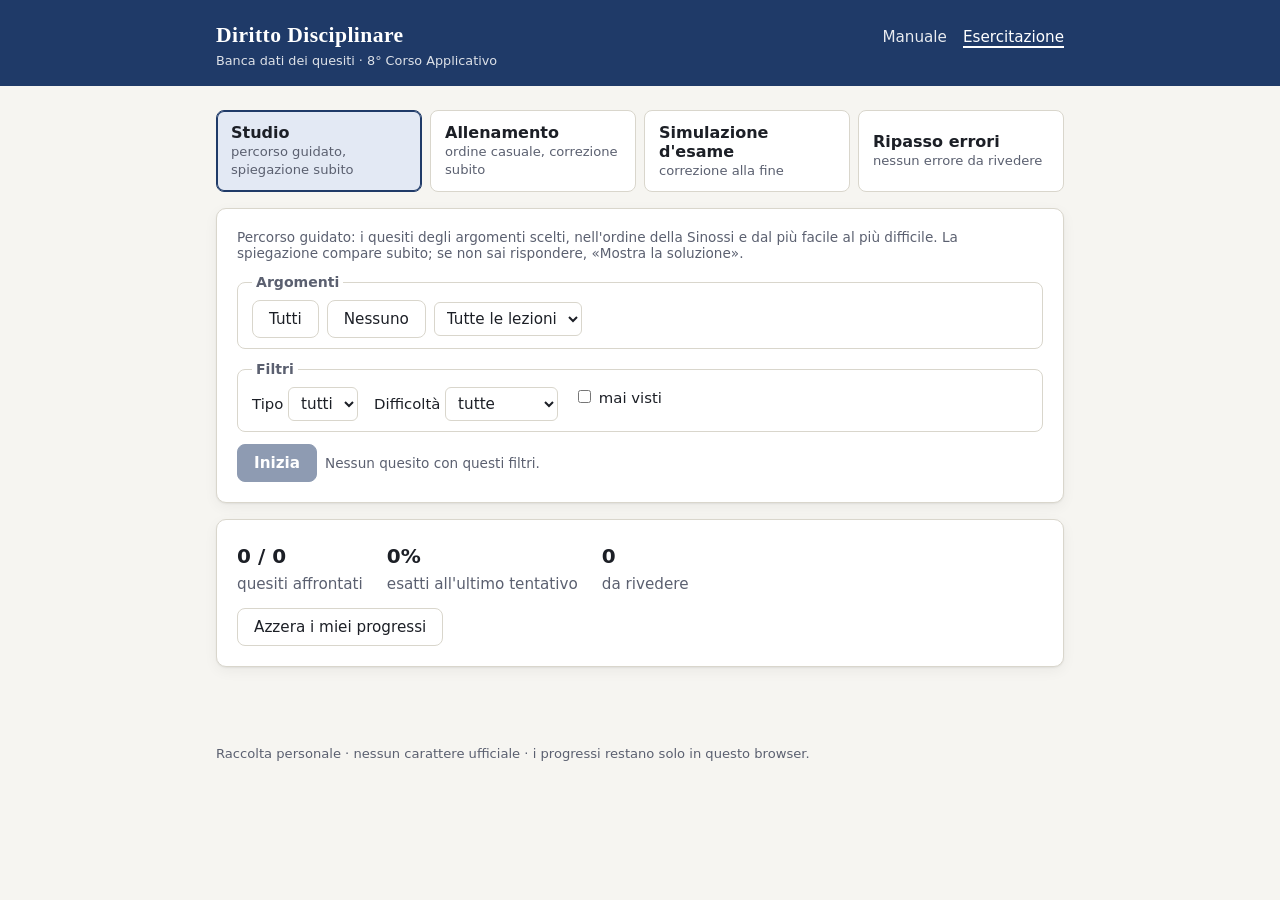
==== esercitazione.html @ ca67b4e1 "Prima pubblicazione: manuale ed esercitazione Co-Authored-By: Claude Opus 5.5 <noreply@anthropic.com" ====
<!doctype html>
<html lang="it">
<head>
<meta charset="utf-8">
<meta name="viewport" content="width=device-width, initial-scale=1">
<meta name="robots" content="noindex, nofollow">
<title>Diritto Disciplinare – Esercitazione</title>
<meta name="description" content="Esercitazione sui quesiti a risposta multipla di Diritto Disciplinare militare.">
<link rel="stylesheet" href="style.css">
</head>
<body>
<header class="testata">
  <div class="dentro">
    <h1>Diritto Disciplinare<small>Banca dati dei quesiti · 8° Corso Applicativo</small></h1>
    <nav><a href="index.html">Manuale</a><a href="esercitazione.html" aria-current="page">Esercitazione</a></nav>
  </div>
</header>
<main>

<section id="impostazioni">
  <div class="tabs ui" role="group" aria-label="Modalità">
    <button class="tab" data-modo="studio"><b>Studio</b><span>percorso guidato, spiegazione subito</span></button>
    <button class="tab" data-modo="allenamento"><b>Allenamento</b><span>ordine casuale, correzione subito</span></button>
    <button class="tab" data-modo="simulazione"><b>Simulazione d'esame</b><span>correzione alla fine</span></button>
    <button class="tab" data-modo="ripasso"><b>Ripasso errori</b><span id="n-errori">quesiti sbagliati</span></button>
  </div>

  <div class="card">
    <p id="descrizione-modo" class="piccolo" style="margin-top:0"></p>

    <fieldset>
      <legend>Argomenti</legend>
      <div class="riga-azioni" style="margin-top:0">
        <button type="button" id="tutti">Tutti</button><button type="button" id="nessuno">Nessuno</button>
        <select id="lezione" aria-label="Lezione"><option value="">Tutte le lezioni</option></select>
      </div>
      <div class="argomenti" id="argomenti"></div>
    </fieldset>

    <fieldset>
      <legend>Filtri</legend>
      <div class="scelte">
        <label>Tipo <select id="tipo"><option value="">tutti</option></select></label>
        <label>Difficoltà <select id="difficolta"><option value="">tutte</option><option value="1">1 – base</option>
          <option value="2">2 – media</option><option value="3">3 – alta</option></select></label>
        <label><input type="checkbox" id="solo-test"> punti d'esame</label>
        <label><input type="checkbox" id="solo-aula"> domande poste in aula</label>
        <label><input type="checkbox" id="mai-visti"> mai visti</label>
      </div>
    </fieldset>

    <fieldset id="opzioni-simulazione">
      <legend>Simulazione</legend>
      <div class="scelte">
        <label>Quesiti <input type="number" id="n-quesiti" min="5" max="200" value="30" style="width:5em"></label>
        <label>Tempo <select id="tempo"><option value="0">nessun limite</option><option value="30">30 minuti</option>
          <option value="45">45 minuti</option><option value="60">60 minuti</option></select></label>
      </div>
    </fieldset>

    <div class="riga-azioni">
      <button class="primario" id="inizia">Inizia</button>
      <span class="piccolo" id="conteggio"></span>
    </div>
  </div>

  <div class="card ui">
    <div class="stat" id="miei-progressi"></div>
    <div class="riga-azioni"><button id="azzera">Azzera i miei progressi</button></div>
  </div>
</section>

<section id="prova" class="nascosto">
  <div class="barra"><span id="posizione"></span><span id="timer"></span><span id="punteggio"></span></div>
  <div class="avanzamento"><div id="barra"></div></div>
  <div class="card">
    <div id="etichette"></div>
    <p class="domanda" id="domanda"></p>
    <div class="opzioni" id="opzioni"></div>
    <div id="correzione"></div>
  </div>
  <div class="riga-azioni ui">
    <button id="indietro">‹ Precedente</button>
    <button id="soluzione">Mostra la soluzione</button>
    <button class="primario" id="avanti">Successivo ›</button>
    <button id="termina">Termina</button>
  </div>
</section>

<section id="risultato" class="nascosto">
  <div class="card">
    <div class="risultato-grande" id="voto"></div>
    <p id="giudizio" class="ui"></p>
    <div class="riga-azioni"><button class="primario" id="nuova">Nuova prova</button>
      <button id="solo-errate">Rivedi solo le errate</button></div>
  </div>
  <div class="card" id="revisione"></div>
</section>

<noscript><p class="avviso">Per esercitarsi serve JavaScript.</p></noscript>
</main>
<footer>Raccolta personale · nessun carattere ufficiale · i progressi restano solo in questo browser.</footer>
<script src="app.js"></script>
</body>
</html>
---- style.css ----
:root {
  --bg: #f6f5f1;
  --surface: #ffffff;
  --surface-2: #efede6;
  --text: #1c1f26;
  --muted: #5b6070;
  --border: #d9d6cc;
  --accent: #1f3a68;
  --accent-soft: #e3e9f4;
  --ok: #1f6b3a;
  --ok-soft: #e2f1e6;
  --ko: #9b2321;
  --ko-soft: #f7e3e2;
  --warn: #8a5a00;
  --warn-soft: #fbf0d9;
  --radius: 10px;
  --shadow: 0 1px 2px rgba(0, 0, 0, .06), 0 4px 14px rgba(0, 0, 0, .05);
}
@media (prefers-color-scheme: dark) {
  :root {
    --bg: #14161b;
    --surface: #1c1f26;
    --surface-2: #252932;
    --text: #e8e6e1;
    --muted: #a2a7b4;
    --border: #343946;
    --accent: #8fb0e6;
    --accent-soft: #23304a;
    --ok: #7fd19a;
    --ok-soft: #1d3326;
    --ko: #f0918e;
    --ko-soft: #3b2222;
    --warn: #e9c06b;
    --warn-soft: #3a2f17;
    --shadow: none;
  }
}
* { box-sizing: border-box; }
html { -webkit-text-size-adjust: 100%; }
body {
  margin: 0;
  background: var(--bg);
  color: var(--text);
  font: 17px/1.6 Georgia, "Times New Roman", serif;
}
.ui, button, select, input, .barra, .etichetta, .pill, nav, footer, .stat, .tab {
  font-family: system-ui, -apple-system, "Segoe UI", Roboto, sans-serif;
}
a { color: var(--accent); }
header.testata {
  background: var(--accent);
  color: #fff;
}
@media (prefers-color-scheme: dark) { header.testata { background: #1a2740; } }
.testata .dentro {
  max-width: 880px; margin: 0 auto; padding: 18px 16px;
  display: flex; flex-wrap: wrap; align-items: baseline; justify-content: space-between; gap: 8px 20px;
}
.testata h1 { margin: 0; font-size: 1.35rem; letter-spacing: .02em; }
.testata h1 small { display: block; font: 400 .8rem system-ui, sans-serif; opacity: .85; letter-spacing: 0; }
.testata nav a { color: #fff; text-decoration: none; margin-left: 16px; font-size: .95rem; opacity: .9; }
.testata nav a:first-child { margin-left: 0; }
.testata nav a[aria-current] { opacity: 1; border-bottom: 2px solid #fff; }
main { max-width: 880px; margin: 0 auto; padding: 24px 16px 60px; }
h2 { font-size: 1.35rem; margin: 2em 0 .5em; color: var(--accent); }
h2:first-child { margin-top: .3em; }
h3 { font-size: 1.08rem; margin: 1.5em 0 .3em; }
.card {
  background: var(--surface); border: 1px solid var(--border); border-radius: var(--radius);
  box-shadow: var(--shadow); padding: 20px; margin: 16px 0;
}
.avviso { background: var(--warn-soft); border-left: 4px solid var(--warn); padding: 12px 16px; border-radius: 6px; }
.griglia { display: grid; grid-template-columns: repeat(auto-fit, minmax(200px, 1fr)); gap: 12px; }
.modo { display: block; text-decoration: none; color: inherit; }
.modo strong { display: block; color: var(--accent); font: 600 1.02rem system-ui, sans-serif; margin-bottom: 4px; }
.modo span { font-size: .93rem; color: var(--muted); }
.stat { display: flex; flex-wrap: wrap; gap: 10px 24px; font-size: .95rem; color: var(--muted); }
.stat b { color: var(--text); font-size: 1.25rem; display: block; }
table { width: 100%; border-collapse: collapse; font-size: .93rem; }
th, td { text-align: left; padding: 6px 8px; border-bottom: 1px solid var(--border); vertical-align: top; }
th { font: 600 .85rem system-ui, sans-serif; color: var(--muted); }
.tabella-scroll { overflow-x: auto; }

/* --- esercitazione --- */
button {
  font-size: .95rem; border-radius: 8px; border: 1px solid var(--border); background: var(--surface);
  color: var(--text); padding: 9px 16px; cursor: pointer;
}
button.primario { background: var(--accent); color: #fff; border-color: var(--accent); font-weight: 600; }
@media (prefers-color-scheme: dark) { button.primario { color: #10151f; } }
button:disabled { opacity: .5; cursor: default; }
button:focus-visible, a:focus-visible, input:focus-visible, select:focus-visible { outline: 3px solid var(--accent); outline-offset: 2px; }
.tabs { display: flex; flex-wrap: wrap; gap: 8px; margin-bottom: 8px; }
.tab { flex: 1 1 150px; text-align: left; padding: 12px 14px; }
.tab b { display: block; font-size: 1rem; }
.tab span { font-size: .82rem; color: var(--muted); }
.tab[aria-pressed="true"] { border-color: var(--accent); background: var(--accent-soft); box-shadow: inset 0 0 0 1px var(--accent); }
fieldset { border: 1px solid var(--border); border-radius: 8px; margin: 12px 0; padding: 10px 14px; }
legend { font: 600 .88rem system-ui, sans-serif; color: var(--muted); padding: 0 4px; }
label { font: .93rem system-ui, sans-serif; }
.scelte { display: flex; flex-wrap: wrap; gap: 6px 16px; }
.argomenti { max-height: 320px; overflow-y: auto; }
.argomenti .parte { font: 600 .82rem system-ui, sans-serif; color: var(--muted); margin: 10px 0 2px; }
.argomenti label { display: flex; gap: 8px; padding: 2px 0; }
.argomenti label .n { margin-left: auto; color: var(--muted); font-size: .82rem; }
.riga-azioni { display: flex; flex-wrap: wrap; gap: 8px; align-items: center; margin-top: 12px; }
.piccolo { font: .85rem system-ui, sans-serif; color: var(--muted); }
select, input[type=number] { font-size: .95rem; padding: 6px 8px; border-radius: 6px; border: 1px solid var(--border); background: var(--surface); color: var(--text); }

.barra { display: flex; flex-wrap: wrap; justify-content: space-between; align-items: center; gap: 8px; font-size: .9rem; color: var(--muted); }
.avanzamento { height: 6px; background: var(--surface-2); border-radius: 3px; overflow: hidden; margin: 8px 0 18px; }
.avanzamento div { height: 100%; background: var(--accent); width: 0; transition: width .2s; }
.pill { display: inline-block; font-size: .75rem; padding: 2px 8px; border-radius: 99px; background: var(--surface-2); color: var(--muted); margin: 0 4px 4px 0; }
.pill.test { background: var(--warn-soft); color: var(--warn); }
.domanda { font-size: 1.12rem; margin: 6px 0 16px; }
.opzioni { display: grid; gap: 10px; }
.opzione {
  display: flex; gap: 12px; align-items: flex-start; text-align: left; width: 100%;
  font: inherit; font-size: 1rem; line-height: 1.5; padding: 12px 14px;
}
.opzione .lettera {
  flex: 0 0 28px; height: 28px; border-radius: 50%; border: 1px solid var(--border);
  display: flex; align-items: center; justify-content: center; font: 600 .85rem system-ui, sans-serif;
}
.opzione:hover:not(:disabled) { border-color: var(--accent); }
.opzione.scelta { border-color: var(--accent); background: var(--accent-soft); }
.opzione.giusta { border-color: var(--ok); background: var(--ok-soft); }
.opzione.giusta .lettera { background: var(--ok); color: #fff; border-color: var(--ok); }
.opzione.sbagliata { border-color: var(--ko); background: var(--ko-soft); }
.opzione.sbagliata .lettera { background: var(--ko); color: #fff; border-color: var(--ko); }
.opzione:disabled { cursor: default; opacity: 1; }
.esito { font: 600 1rem system-ui, sans-serif; margin: 16px 0 6px; }
.esito.ok { color: var(--ok); }
.esito.ko { color: var(--ko); }
.spiegazione { background: var(--surface-2); border-radius: 8px; padding: 14px 16px; margin-top: 8px; }
.spiegazione p { margin: 0 0 8px; }
.spiegazione .rif { font: .85rem system-ui, sans-serif; color: var(--muted); margin: 6px 0 0; }
.risultato-grande { font: 700 2.4rem system-ui, sans-serif; color: var(--accent); }
.rivedi { border-top: 1px solid var(--border); padding: 14px 0; }
.rivedi:first-child { border-top: 0; }
.nascosto { display: none !important; }
footer { max-width: 880px; margin: 0 auto; padding: 0 16px 40px; font-size: .82rem; color: var(--muted); }
@media (max-width: 560px) {
  body { font-size: 16px; }
  .card { padding: 16px; }
  .testata nav a { margin-left: 12px; }
  .tab { flex-basis: calc(50% - 4px); padding: 10px 12px; }
  .domanda { font-size: 1.05rem; }
  .opzione { padding: 12px; min-height: 48px; }
  /* sul telefono i comandi della prova restano a portata di pollice */
  #prova .riga-azioni {
    position: sticky; bottom: 0; z-index: 2; margin: 0 -16px; padding: 10px 16px calc(10px + env(safe-area-inset-bottom));
    background: var(--bg); border-top: 1px solid var(--border);
  }
  #prova .riga-azioni button { flex: 1 1 40%; padding: 11px 8px; }
  .argomenti { max-height: 260px; }
}
@media (hover: none) { .opzione:hover:not(:disabled) { border-color: var(--border); } }
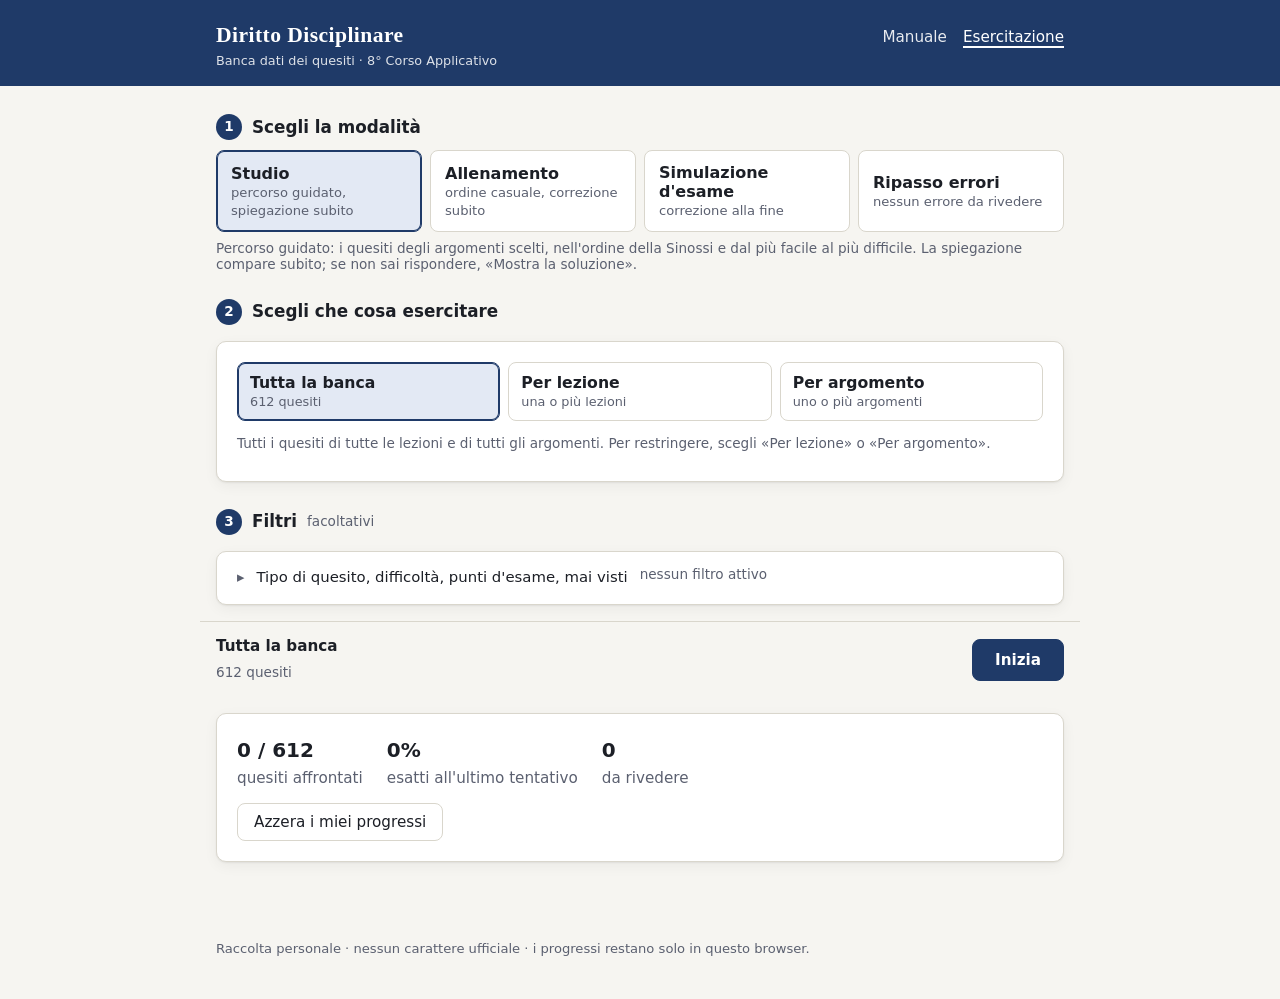
==== commit 57b78dc8: "Distrattori riequilibrati, risposta esatta distribuita, nuova scelta dei quesiti" ====
--- a/esercitazione.html
+++ b/esercitazione.html
@@ -1,105 +1,124 @@
-<!doctype html>
-<html lang="it">
-<head>
-<meta charset="utf-8">
-<meta name="viewport" content="width=device-width, initial-scale=1">
-<meta name="robots" content="noindex, nofollow">
-<title>Diritto Disciplinare – Esercitazione</title>
-<meta name="description" content="Esercitazione sui quesiti a risposta multipla di Diritto Disciplinare militare.">
-<link rel="stylesheet" href="style.css">
-</head>
-<body>
-<header class="testata">
-  <div class="dentro">
-    <h1>Diritto Disciplinare<small>Banca dati dei quesiti · 8° Corso Applicativo</small></h1>
-    <nav><a href="index.html">Manuale</a><a href="esercitazione.html" aria-current="page">Esercitazione</a></nav>
-  </div>
-</header>
-<main>
-
-<section id="impostazioni">
-  <div class="tabs ui" role="group" aria-label="Modalità">
-    <button class="tab" data-modo="studio"><b>Studio</b><span>percorso guidato, spiegazione subito</span></button>
-    <button class="tab" data-modo="allenamento"><b>Allenamento</b><span>ordine casuale, correzione subito</span></button>
-    <button class="tab" data-modo="simulazione"><b>Simulazione d'esame</b><span>correzione alla fine</span></button>
-    <button class="tab" data-modo="ripasso"><b>Ripasso errori</b><span id="n-errori">quesiti sbagliati</span></button>
-  </div>
-
-  <div class="card">
-    <p id="descrizione-modo" class="piccolo" style="margin-top:0"></p>
-
-    <fieldset>
-      <legend>Argomenti</legend>
-      <div class="riga-azioni" style="margin-top:0">
-        <button type="button" id="tutti">Tutti</button><button type="button" id="nessuno">Nessuno</button>
-        <select id="lezione" aria-label="Lezione"><option value="">Tutte le lezioni</option></select>
-      </div>
-      <div class="argomenti" id="argomenti"></div>
-    </fieldset>
-
-    <fieldset>
-      <legend>Filtri</legend>
-      <div class="scelte">
-        <label>Tipo <select id="tipo"><option value="">tutti</option></select></label>
-        <label>Difficoltà <select id="difficolta"><option value="">tutte</option><option value="1">1 – base</option>
-          <option value="2">2 – media</option><option value="3">3 – alta</option></select></label>
-        <label><input type="checkbox" id="solo-test"> punti d'esame</label>
-        <label><input type="checkbox" id="solo-aula"> domande poste in aula</label>
-        <label><input type="checkbox" id="mai-visti"> mai visti</label>
-      </div>
-    </fieldset>
-
-    <fieldset id="opzioni-simulazione">
-      <legend>Simulazione</legend>
-      <div class="scelte">
-        <label>Quesiti <input type="number" id="n-quesiti" min="5" max="200" value="30" style="width:5em"></label>
-        <label>Tempo <select id="tempo"><option value="0">nessun limite</option><option value="30">30 minuti</option>
-          <option value="45">45 minuti</option><option value="60">60 minuti</option></select></label>
-      </div>
-    </fieldset>
-
-    <div class="riga-azioni">
-      <button class="primario" id="inizia">Inizia</button>
-      <span class="piccolo" id="conteggio"></span>
-    </div>
-  </div>
-
-  <div class="card ui">
-    <div class="stat" id="miei-progressi"></div>
-    <div class="riga-azioni"><button id="azzera">Azzera i miei progressi</button></div>
-  </div>
-</section>
-
-<section id="prova" class="nascosto">
-  <div class="barra"><span id="posizione"></span><span id="timer"></span><span id="punteggio"></span></div>
-  <div class="avanzamento"><div id="barra"></div></div>
-  <div class="card">
-    <div id="etichette"></div>
-    <p class="domanda" id="domanda"></p>
-    <div class="opzioni" id="opzioni"></div>
-    <div id="correzione"></div>
-  </div>
-  <div class="riga-azioni ui">
-    <button id="indietro">‹ Precedente</button>
-    <button id="soluzione">Mostra la soluzione</button>
-    <button class="primario" id="avanti">Successivo ›</button>
-    <button id="termina">Termina</button>
-  </div>
-</section>
-
-<section id="risultato" class="nascosto">
-  <div class="card">
-    <div class="risultato-grande" id="voto"></div>
-    <p id="giudizio" class="ui"></p>
-    <div class="riga-azioni"><button class="primario" id="nuova">Nuova prova</button>
-      <button id="solo-errate">Rivedi solo le errate</button></div>
-  </div>
-  <div class="card" id="revisione"></div>
-</section>
-
-<noscript><p class="avviso">Per esercitarsi serve JavaScript.</p></noscript>
-</main>
-<footer>Raccolta personale · nessun carattere ufficiale · i progressi restano solo in questo browser.</footer>
-<script src="app.js"></script>
-</body>
-</html>
+<!doctype html>
+<html lang="it">
+<head>
+<meta charset="utf-8">
+<meta name="viewport" content="width=device-width, initial-scale=1">
+<meta name="robots" content="noindex, nofollow">
+<title>Diritto Disciplinare – Esercitazione</title>
+<meta name="description" content="Esercitazione sui quesiti a risposta multipla di Diritto Disciplinare militare.">
+<link rel="stylesheet" href="style.css?v=2">
+</head>
+<body>
+<header class="testata">
+  <div class="dentro">
+    <h1>Diritto Disciplinare<small>Banca dati dei quesiti · 8° Corso Applicativo</small></h1>
+    <nav><a href="index.html">Manuale</a><a href="esercitazione.html" aria-current="page">Esercitazione</a></nav>
+  </div>
+</header>
+<main>
+
+<section id="impostazioni">
+  <h2 class="passo ui"><span class="num">1</span> Scegli la modalità</h2>
+  <div class="tabs ui" role="group" aria-label="Modalità">
+    <button class="tab" data-modo="studio"><b>Studio</b><span>percorso guidato, spiegazione subito</span></button>
+    <button class="tab" data-modo="allenamento"><b>Allenamento</b><span>ordine casuale, correzione subito</span></button>
+    <button class="tab" data-modo="simulazione"><b>Simulazione d'esame</b><span>correzione alla fine</span></button>
+    <button class="tab" data-modo="ripasso"><b>Ripasso errori</b><span id="n-errori">quesiti sbagliati</span></button>
+  </div>
+  <p id="descrizione-modo" class="piccolo"></p>
+
+  <h2 class="passo ui"><span class="num">2</span> Scegli che cosa esercitare</h2>
+  <div class="card">
+    <div class="segmenti ui" role="radiogroup" aria-label="Che cosa esercitare">
+      <button type="button" role="radio" data-ambito="tutto"><b>Tutta la banca</b><span id="n-tutto">tutti i quesiti</span></button>
+      <button type="button" role="radio" data-ambito="lezioni"><b>Per lezione</b><span>una o più lezioni</span></button>
+      <button type="button" role="radio" data-ambito="argomenti"><b>Per argomento</b><span>uno o più argomenti</span></button>
+    </div>
+    <div id="pannello-tutto" class="pannello">
+      <p class="piccolo">Tutti i quesiti di tutte le lezioni e di tutti gli argomenti. Per restringere, scegli
+      «Per lezione» o «Per argomento».</p>
+    </div>
+    <div id="pannello-lezioni" class="pannello">
+      <p class="piccolo">Tocca una o più lezioni: i quesiti nascono dagli argomenti trattati in quella giornata.</p>
+      <div class="lezioni" id="lezioni"></div>
+      <div class="riga-azioni"><button type="button" id="lez-tutte">Seleziona tutte</button>
+        <button type="button" id="lez-nessuna">Togli tutte</button></div>
+    </div>
+    <div id="pannello-argomenti" class="pannello">
+      <p class="piccolo">Gli argomenti seguono l'ordine della Sinossi, divisi in parti. Spunta una parte intera o apri
+      «argomenti» per sceglierli uno per uno; oppure cerca per parola.</p>
+      <input type="search" id="cerca-arg" class="ui" placeholder="Cerca un argomento (es. consegna, ricorso, giuramento)"
+        aria-label="Cerca un argomento">
+      <div class="argomenti" id="argomenti"></div>
+      <div class="riga-azioni"><button type="button" id="tutti">Seleziona tutti</button>
+        <button type="button" id="nessuno">Togli tutti</button></div>
+    </div>
+  </div>
+
+  <h2 class="passo ui"><span class="num">3</span> Filtri <span class="facoltativo">facoltativi</span></h2>
+  <details class="card filtri" id="box-filtri">
+    <summary class="ui"><span>Tipo di quesito, difficoltà, punti d'esame, mai visti</span>
+      <span id="filtri-attivi" class="piccolo"></span></summary>
+    <div class="scelte">
+      <label>Tipo <select id="tipo"><option value="">tutti</option></select></label>
+      <label>Difficoltà <select id="difficolta"><option value="">tutte</option><option value="1">1 – base</option>
+        <option value="2">2 – media</option><option value="3">3 – alta</option></select></label>
+      <label><input type="checkbox" id="solo-test"> solo punti d'esame</label>
+      <label><input type="checkbox" id="solo-aula"> solo domande poste in aula</label>
+      <label><input type="checkbox" id="mai-visti"> solo quesiti mai visti</label>
+    </div>
+    <div class="riga-azioni"><button type="button" id="azzera-filtri">Togli i filtri</button></div>
+  </details>
+
+  <div class="card" id="opzioni-simulazione">
+    <div class="scelte">
+      <label>Numero di quesiti <input type="number" id="n-quesiti" min="5" max="200" value="30" style="width:5em"></label>
+      <label>Tempo <select id="tempo"><option value="0">nessun limite</option><option value="30">30 minuti</option>
+        <option value="45">45 minuti</option><option value="60">60 minuti</option></select></label>
+    </div>
+  </div>
+
+  <div class="avvio ui">
+    <div><span id="riepilogo"></span><span class="piccolo" id="conteggio"></span></div>
+    <button class="primario" id="inizia">Inizia</button>
+  </div>
+
+  <div class="card ui">
+    <div class="stat" id="miei-progressi"></div>
+    <div class="riga-azioni"><button id="azzera">Azzera i miei progressi</button></div>
+  </div>
+</section>
+
+<section id="prova" class="nascosto">
+  <div class="barra"><span id="posizione"></span><span id="timer"></span><span id="punteggio"></span></div>
+  <div class="avanzamento"><div id="barra"></div></div>
+  <div class="card">
+    <div id="etichette"></div>
+    <p class="domanda" id="domanda"></p>
+    <div class="opzioni" id="opzioni"></div>
+    <div id="correzione"></div>
+  </div>
+  <div class="riga-azioni ui">
+    <button id="indietro">‹ Precedente</button>
+    <button id="soluzione">Mostra la soluzione</button>
+    <button class="primario" id="avanti">Successivo ›</button>
+    <button id="termina">Termina</button>
+  </div>
+</section>
+
+<section id="risultato" class="nascosto">
+  <div class="card">
+    <div class="risultato-grande" id="voto"></div>
+    <p id="giudizio" class="ui"></p>
+    <div class="riga-azioni"><button class="primario" id="nuova">Nuova prova</button>
+      <button id="solo-errate">Rivedi solo le errate</button></div>
+  </div>
+  <div class="card" id="revisione"></div>
+</section>
+
+<noscript><p class="avviso">Per esercitarsi serve JavaScript.</p></noscript>
+</main>
+<footer>Raccolta personale · nessun carattere ufficiale · i progressi restano solo in questo browser.</footer>
+<script src="app.js?v=2"></script>
+</body>
+</html>
--- a/style.css
+++ b/style.css
@@ -1,158 +1,217 @@
-:root {
-  --bg: #f6f5f1;
-  --surface: #ffffff;
-  --surface-2: #efede6;
-  --text: #1c1f26;
-  --muted: #5b6070;
-  --border: #d9d6cc;
-  --accent: #1f3a68;
-  --accent-soft: #e3e9f4;
-  --ok: #1f6b3a;
-  --ok-soft: #e2f1e6;
-  --ko: #9b2321;
-  --ko-soft: #f7e3e2;
-  --warn: #8a5a00;
-  --warn-soft: #fbf0d9;
-  --radius: 10px;
-  --shadow: 0 1px 2px rgba(0, 0, 0, .06), 0 4px 14px rgba(0, 0, 0, .05);
-}
-@media (prefers-color-scheme: dark) {
-  :root {
-    --bg: #14161b;
-    --surface: #1c1f26;
-    --surface-2: #252932;
-    --text: #e8e6e1;
-    --muted: #a2a7b4;
-    --border: #343946;
-    --accent: #8fb0e6;
-    --accent-soft: #23304a;
-    --ok: #7fd19a;
-    --ok-soft: #1d3326;
-    --ko: #f0918e;
-    --ko-soft: #3b2222;
-    --warn: #e9c06b;
-    --warn-soft: #3a2f17;
-    --shadow: none;
-  }
-}
-* { box-sizing: border-box; }
-html { -webkit-text-size-adjust: 100%; }
-body {
-  margin: 0;
-  background: var(--bg);
-  color: var(--text);
-  font: 17px/1.6 Georgia, "Times New Roman", serif;
-}
-.ui, button, select, input, .barra, .etichetta, .pill, nav, footer, .stat, .tab {
-  font-family: system-ui, -apple-system, "Segoe UI", Roboto, sans-serif;
-}
-a { color: var(--accent); }
-header.testata {
-  background: var(--accent);
-  color: #fff;
-}
-@media (prefers-color-scheme: dark) { header.testata { background: #1a2740; } }
-.testata .dentro {
-  max-width: 880px; margin: 0 auto; padding: 18px 16px;
-  display: flex; flex-wrap: wrap; align-items: baseline; justify-content: space-between; gap: 8px 20px;
-}
-.testata h1 { margin: 0; font-size: 1.35rem; letter-spacing: .02em; }
-.testata h1 small { display: block; font: 400 .8rem system-ui, sans-serif; opacity: .85; letter-spacing: 0; }
-.testata nav a { color: #fff; text-decoration: none; margin-left: 16px; font-size: .95rem; opacity: .9; }
-.testata nav a:first-child { margin-left: 0; }
-.testata nav a[aria-current] { opacity: 1; border-bottom: 2px solid #fff; }
-main { max-width: 880px; margin: 0 auto; padding: 24px 16px 60px; }
-h2 { font-size: 1.35rem; margin: 2em 0 .5em; color: var(--accent); }
-h2:first-child { margin-top: .3em; }
-h3 { font-size: 1.08rem; margin: 1.5em 0 .3em; }
-.card {
-  background: var(--surface); border: 1px solid var(--border); border-radius: var(--radius);
-  box-shadow: var(--shadow); padding: 20px; margin: 16px 0;
-}
-.avviso { background: var(--warn-soft); border-left: 4px solid var(--warn); padding: 12px 16px; border-radius: 6px; }
-.griglia { display: grid; grid-template-columns: repeat(auto-fit, minmax(200px, 1fr)); gap: 12px; }
-.modo { display: block; text-decoration: none; color: inherit; }
-.modo strong { display: block; color: var(--accent); font: 600 1.02rem system-ui, sans-serif; margin-bottom: 4px; }
-.modo span { font-size: .93rem; color: var(--muted); }
-.stat { display: flex; flex-wrap: wrap; gap: 10px 24px; font-size: .95rem; color: var(--muted); }
-.stat b { color: var(--text); font-size: 1.25rem; display: block; }
-table { width: 100%; border-collapse: collapse; font-size: .93rem; }
-th, td { text-align: left; padding: 6px 8px; border-bottom: 1px solid var(--border); vertical-align: top; }
-th { font: 600 .85rem system-ui, sans-serif; color: var(--muted); }
-.tabella-scroll { overflow-x: auto; }
-
-/* --- esercitazione --- */
-button {
-  font-size: .95rem; border-radius: 8px; border: 1px solid var(--border); background: var(--surface);
-  color: var(--text); padding: 9px 16px; cursor: pointer;
-}
-button.primario { background: var(--accent); color: #fff; border-color: var(--accent); font-weight: 600; }
-@media (prefers-color-scheme: dark) { button.primario { color: #10151f; } }
-button:disabled { opacity: .5; cursor: default; }
-button:focus-visible, a:focus-visible, input:focus-visible, select:focus-visible { outline: 3px solid var(--accent); outline-offset: 2px; }
-.tabs { display: flex; flex-wrap: wrap; gap: 8px; margin-bottom: 8px; }
-.tab { flex: 1 1 150px; text-align: left; padding: 12px 14px; }
-.tab b { display: block; font-size: 1rem; }
-.tab span { font-size: .82rem; color: var(--muted); }
-.tab[aria-pressed="true"] { border-color: var(--accent); background: var(--accent-soft); box-shadow: inset 0 0 0 1px var(--accent); }
-fieldset { border: 1px solid var(--border); border-radius: 8px; margin: 12px 0; padding: 10px 14px; }
-legend { font: 600 .88rem system-ui, sans-serif; color: var(--muted); padding: 0 4px; }
-label { font: .93rem system-ui, sans-serif; }
-.scelte { display: flex; flex-wrap: wrap; gap: 6px 16px; }
-.argomenti { max-height: 320px; overflow-y: auto; }
-.argomenti .parte { font: 600 .82rem system-ui, sans-serif; color: var(--muted); margin: 10px 0 2px; }
-.argomenti label { display: flex; gap: 8px; padding: 2px 0; }
-.argomenti label .n { margin-left: auto; color: var(--muted); font-size: .82rem; }
-.riga-azioni { display: flex; flex-wrap: wrap; gap: 8px; align-items: center; margin-top: 12px; }
-.piccolo { font: .85rem system-ui, sans-serif; color: var(--muted); }
-select, input[type=number] { font-size: .95rem; padding: 6px 8px; border-radius: 6px; border: 1px solid var(--border); background: var(--surface); color: var(--text); }
-
-.barra { display: flex; flex-wrap: wrap; justify-content: space-between; align-items: center; gap: 8px; font-size: .9rem; color: var(--muted); }
-.avanzamento { height: 6px; background: var(--surface-2); border-radius: 3px; overflow: hidden; margin: 8px 0 18px; }
-.avanzamento div { height: 100%; background: var(--accent); width: 0; transition: width .2s; }
-.pill { display: inline-block; font-size: .75rem; padding: 2px 8px; border-radius: 99px; background: var(--surface-2); color: var(--muted); margin: 0 4px 4px 0; }
-.pill.test { background: var(--warn-soft); color: var(--warn); }
-.domanda { font-size: 1.12rem; margin: 6px 0 16px; }
-.opzioni { display: grid; gap: 10px; }
-.opzione {
-  display: flex; gap: 12px; align-items: flex-start; text-align: left; width: 100%;
-  font: inherit; font-size: 1rem; line-height: 1.5; padding: 12px 14px;
-}
-.opzione .lettera {
-  flex: 0 0 28px; height: 28px; border-radius: 50%; border: 1px solid var(--border);
-  display: flex; align-items: center; justify-content: center; font: 600 .85rem system-ui, sans-serif;
-}
-.opzione:hover:not(:disabled) { border-color: var(--accent); }
-.opzione.scelta { border-color: var(--accent); background: var(--accent-soft); }
-.opzione.giusta { border-color: var(--ok); background: var(--ok-soft); }
-.opzione.giusta .lettera { background: var(--ok); color: #fff; border-color: var(--ok); }
-.opzione.sbagliata { border-color: var(--ko); background: var(--ko-soft); }
-.opzione.sbagliata .lettera { background: var(--ko); color: #fff; border-color: var(--ko); }
-.opzione:disabled { cursor: default; opacity: 1; }
-.esito { font: 600 1rem system-ui, sans-serif; margin: 16px 0 6px; }
-.esito.ok { color: var(--ok); }
-.esito.ko { color: var(--ko); }
-.spiegazione { background: var(--surface-2); border-radius: 8px; padding: 14px 16px; margin-top: 8px; }
-.spiegazione p { margin: 0 0 8px; }
-.spiegazione .rif { font: .85rem system-ui, sans-serif; color: var(--muted); margin: 6px 0 0; }
-.risultato-grande { font: 700 2.4rem system-ui, sans-serif; color: var(--accent); }
-.rivedi { border-top: 1px solid var(--border); padding: 14px 0; }
-.rivedi:first-child { border-top: 0; }
-.nascosto { display: none !important; }
-footer { max-width: 880px; margin: 0 auto; padding: 0 16px 40px; font-size: .82rem; color: var(--muted); }
-@media (max-width: 560px) {
-  body { font-size: 16px; }
-  .card { padding: 16px; }
-  .testata nav a { margin-left: 12px; }
-  .tab { flex-basis: calc(50% - 4px); padding: 10px 12px; }
-  .domanda { font-size: 1.05rem; }
-  .opzione { padding: 12px; min-height: 48px; }
-  /* sul telefono i comandi della prova restano a portata di pollice */
-  #prova .riga-azioni {
-    position: sticky; bottom: 0; z-index: 2; margin: 0 -16px; padding: 10px 16px calc(10px + env(safe-area-inset-bottom));
-    background: var(--bg); border-top: 1px solid var(--border);
-  }
-  #prova .riga-azioni button { flex: 1 1 40%; padding: 11px 8px; }
-  .argomenti { max-height: 260px; }
-}
-@media (hover: none) { .opzione:hover:not(:disabled) { border-color: var(--border); } }
+:root {
+  --bg: #f6f5f1;
+  --surface: #ffffff;
+  --surface-2: #efede6;
+  --text: #1c1f26;
+  --muted: #5b6070;
+  --border: #d9d6cc;
+  --accent: #1f3a68;
+  --accent-soft: #e3e9f4;
+  --ok: #1f6b3a;
+  --ok-soft: #e2f1e6;
+  --ko: #9b2321;
+  --ko-soft: #f7e3e2;
+  --warn: #8a5a00;
+  --warn-soft: #fbf0d9;
+  --radius: 10px;
+  --shadow: 0 1px 2px rgba(0, 0, 0, .06), 0 4px 14px rgba(0, 0, 0, .05);
+}
+@media (prefers-color-scheme: dark) {
+  :root {
+    --bg: #14161b;
+    --surface: #1c1f26;
+    --surface-2: #252932;
+    --text: #e8e6e1;
+    --muted: #a2a7b4;
+    --border: #343946;
+    --accent: #8fb0e6;
+    --accent-soft: #23304a;
+    --ok: #7fd19a;
+    --ok-soft: #1d3326;
+    --ko: #f0918e;
+    --ko-soft: #3b2222;
+    --warn: #e9c06b;
+    --warn-soft: #3a2f17;
+    --shadow: none;
+  }
+}
+* { box-sizing: border-box; }
+html { -webkit-text-size-adjust: 100%; }
+body {
+  margin: 0;
+  background: var(--bg);
+  color: var(--text);
+  font: 17px/1.6 Georgia, "Times New Roman", serif;
+}
+.ui, button, select, input, .barra, .etichetta, .pill, nav, footer, .stat, .tab {
+  font-family: system-ui, -apple-system, "Segoe UI", Roboto, sans-serif;
+}
+a { color: var(--accent); }
+header.testata {
+  background: var(--accent);
+  color: #fff;
+}
+@media (prefers-color-scheme: dark) { header.testata { background: #1a2740; } }
+.testata .dentro {
+  max-width: 880px; margin: 0 auto; padding: 18px 16px;
+  display: flex; flex-wrap: wrap; align-items: baseline; justify-content: space-between; gap: 8px 20px;
+}
+.testata h1 { margin: 0; font-size: 1.35rem; letter-spacing: .02em; }
+.testata h1 small { display: block; font: 400 .8rem system-ui, sans-serif; opacity: .85; letter-spacing: 0; }
+.testata nav a { color: #fff; text-decoration: none; margin-left: 16px; font-size: .95rem; opacity: .9; }
+.testata nav a:first-child { margin-left: 0; }
+.testata nav a[aria-current] { opacity: 1; border-bottom: 2px solid #fff; }
+main { max-width: 880px; margin: 0 auto; padding: 24px 16px 60px; }
+h2 { font-size: 1.35rem; margin: 2em 0 .5em; color: var(--accent); }
+h2:first-child { margin-top: .3em; }
+h3 { font-size: 1.08rem; margin: 1.5em 0 .3em; }
+.card {
+  background: var(--surface); border: 1px solid var(--border); border-radius: var(--radius);
+  box-shadow: var(--shadow); padding: 20px; margin: 16px 0;
+}
+.avviso { background: var(--warn-soft); border-left: 4px solid var(--warn); padding: 12px 16px; border-radius: 6px; }
+.griglia { display: grid; grid-template-columns: repeat(auto-fit, minmax(200px, 1fr)); gap: 12px; }
+.modo { display: block; text-decoration: none; color: inherit; }
+.modo strong { display: block; color: var(--accent); font: 600 1.02rem system-ui, sans-serif; margin-bottom: 4px; }
+.modo span { font-size: .93rem; color: var(--muted); }
+.stat { display: flex; flex-wrap: wrap; gap: 10px 24px; font-size: .95rem; color: var(--muted); }
+.stat b { color: var(--text); font-size: 1.25rem; display: block; }
+table { width: 100%; border-collapse: collapse; font-size: .93rem; }
+th, td { text-align: left; padding: 6px 8px; border-bottom: 1px solid var(--border); vertical-align: top; }
+th { font: 600 .85rem system-ui, sans-serif; color: var(--muted); }
+.tabella-scroll { overflow-x: auto; }
+
+/* --- esercitazione --- */
+button {
+  font-size: .95rem; border-radius: 8px; border: 1px solid var(--border); background: var(--surface);
+  color: var(--text); padding: 9px 16px; cursor: pointer;
+}
+button.primario { background: var(--accent); color: #fff; border-color: var(--accent); font-weight: 600; }
+@media (prefers-color-scheme: dark) { button.primario { color: #10151f; } }
+button:disabled { opacity: .5; cursor: default; }
+button:focus-visible, a:focus-visible, input:focus-visible, select:focus-visible { outline: 3px solid var(--accent); outline-offset: 2px; }
+.tabs { display: flex; flex-wrap: wrap; gap: 8px; margin-bottom: 8px; }
+.tab { flex: 1 1 150px; text-align: left; padding: 12px 14px; }
+.tab b { display: block; font-size: 1rem; }
+.tab span { font-size: .82rem; color: var(--muted); }
+.tab[aria-pressed="true"] { border-color: var(--accent); background: var(--accent-soft); box-shadow: inset 0 0 0 1px var(--accent); }
+fieldset { border: 1px solid var(--border); border-radius: 8px; margin: 12px 0; padding: 10px 14px; }
+legend { font: 600 .88rem system-ui, sans-serif; color: var(--muted); padding: 0 4px; }
+label { font: .93rem system-ui, sans-serif; }
+.scelte { display: flex; flex-wrap: wrap; gap: 6px 16px; }
+/* passi della scelta */
+h2.passo { display: flex; align-items: center; gap: 10px; font-size: 1.05rem; margin: 26px 0 10px; color: var(--text); }
+h2.passo:first-child { margin-top: 4px; }
+h2.passo .num {
+  flex: 0 0 26px; height: 26px; border-radius: 50%; background: var(--accent); color: var(--surface);
+  display: flex; align-items: center; justify-content: center; font-size: .85rem;
+}
+h2.passo .facoltativo { font-weight: 400; font-size: .85rem; color: var(--muted); }
+#descrizione-modo { margin: 4px 0 0; }
+.segmenti { display: grid; grid-template-columns: repeat(3, 1fr); gap: 8px; }
+.segmenti button { text-align: left; padding: 10px 12px; }
+.segmenti b { display: block; font-size: .98rem; }
+.segmenti span { font-size: .8rem; color: var(--muted); }
+.segmenti [aria-checked=true] { border-color: var(--accent); background: var(--accent-soft); box-shadow: inset 0 0 0 1px var(--accent); }
+.pannello { margin-top: 14px; }
+.pannello > .piccolo:first-child { margin: 0 0 10px; }
+.lezioni { display: grid; grid-template-columns: repeat(auto-fill, minmax(230px, 1fr)); gap: 8px; }
+.lezioni label {
+  display: grid; grid-template-columns: auto 1fr; gap: 2px 10px; align-items: start; cursor: pointer;
+  border: 1px solid var(--border); border-radius: 8px; padding: 10px 12px; background: var(--surface);
+}
+.lezioni label input { grid-row: span 3; margin-top: 4px; }
+.lezioni label.attiva { border-color: var(--accent); background: var(--accent-soft); box-shadow: inset 0 0 0 1px var(--accent); }
+.lezioni .titolo { font-weight: 600; }
+.lezioni .data { color: var(--muted); font-size: .85rem; }
+.lezioni .temi { font-size: .8rem; color: var(--muted); line-height: 1.35; }
+#cerca-arg {
+  width: 100%; font-size: .95rem; padding: 8px 10px; border-radius: 6px; border: 1px solid var(--border);
+  background: var(--surface); color: var(--text); margin-bottom: 8px;
+}
+.argomenti .parte { border-top: 1px solid var(--border); padding: 6px 0; }
+.argomenti .parte:first-child { border-top: 0; }
+.testa-parte { display: flex; flex-wrap: wrap; align-items: center; gap: 2px 10px; }
+.testa-parte > label { display: flex; gap: 8px; align-items: center; flex: 1 1 260px; cursor: pointer; }
+.testa-parte b { font-weight: 600; }
+.testa-parte .apri { padding: 4px 10px; font-size: .82rem; }
+.voci { padding: 4px 0 6px 26px; }
+.voci label { display: flex; gap: 8px; padding: 3px 0; cursor: pointer; }
+.voci label .n { margin-left: auto; color: var(--muted); font-size: .82rem; }
+details.filtri { padding: 0; }
+details.filtri summary { cursor: pointer; padding: 14px 20px; font-size: .93rem; display: flex; flex-wrap: wrap; gap: 4px 12px; }
+details.filtri summary { list-style: none; }
+details.filtri summary::-webkit-details-marker { display: none; }
+details.filtri summary::before { content: "▸"; color: var(--muted); }
+details.filtri[open] summary::before { content: "▾"; }
+details.filtri[open] summary { border-bottom: 1px solid var(--border); }
+details.filtri > .scelte, details.filtri > .riga-azioni { padding: 0 20px; }
+details.filtri > .scelte { padding-top: 14px; }
+details.filtri > .riga-azioni { padding-bottom: 14px; }
+details.con-filtri { border-color: var(--warn); }
+details.con-filtri #filtri-attivi { color: var(--warn); font-weight: 600; }
+.avvio {
+  position: sticky; bottom: 0; z-index: 2; display: flex; align-items: center; justify-content: space-between; gap: 12px;
+  margin: 16px -16px 0; padding: 12px 16px calc(12px + env(safe-area-inset-bottom));
+  background: var(--bg); border-top: 1px solid var(--border);
+}
+.avvio #riepilogo { display: block; font-weight: 600; font-size: .95rem; }
+.avvio #riepilogo:empty { display: none; }
+.avvio button { flex: 0 0 auto; padding: 11px 22px; }
+.riga-azioni { display: flex; flex-wrap: wrap; gap: 8px; align-items: center; margin-top: 12px; }
+.piccolo { font: .85rem system-ui, sans-serif; color: var(--muted); }
+select, input[type=number] { font-size: .95rem; padding: 6px 8px; border-radius: 6px; border: 1px solid var(--border); background: var(--surface); color: var(--text); }
+
+.barra { display: flex; flex-wrap: wrap; justify-content: space-between; align-items: center; gap: 8px; font-size: .9rem; color: var(--muted); }
+.avanzamento { height: 6px; background: var(--surface-2); border-radius: 3px; overflow: hidden; margin: 8px 0 18px; }
+.avanzamento div { height: 100%; background: var(--accent); width: 0; transition: width .2s; }
+.pill { display: inline-block; font-size: .75rem; padding: 2px 8px; border-radius: 99px; background: var(--surface-2); color: var(--muted); margin: 0 4px 4px 0; }
+.pill.test { background: var(--warn-soft); color: var(--warn); }
+.domanda { font-size: 1.12rem; margin: 6px 0 16px; }
+.opzioni { display: grid; gap: 10px; }
+.opzione {
+  display: flex; gap: 12px; align-items: flex-start; text-align: left; width: 100%;
+  font: inherit; font-size: 1rem; line-height: 1.5; padding: 12px 14px;
+}
+.opzione .lettera {
+  flex: 0 0 28px; height: 28px; border-radius: 50%; border: 1px solid var(--border);
+  display: flex; align-items: center; justify-content: center; font: 600 .85rem system-ui, sans-serif;
+}
+.opzione:hover:not(:disabled) { border-color: var(--accent); }
+.opzione.scelta { border-color: var(--accent); background: var(--accent-soft); }
+.opzione.giusta { border-color: var(--ok); background: var(--ok-soft); }
+.opzione.giusta .lettera { background: var(--ok); color: #fff; border-color: var(--ok); }
+.opzione.sbagliata { border-color: var(--ko); background: var(--ko-soft); }
+.opzione.sbagliata .lettera { background: var(--ko); color: #fff; border-color: var(--ko); }
+.opzione:disabled { cursor: default; opacity: 1; }
+.esito { font: 600 1rem system-ui, sans-serif; margin: 16px 0 6px; }
+.esito.ok { color: var(--ok); }
+.esito.ko { color: var(--ko); }
+.spiegazione { background: var(--surface-2); border-radius: 8px; padding: 14px 16px; margin-top: 8px; }
+.spiegazione p { margin: 0 0 8px; }
+.spiegazione .rif { font: .85rem system-ui, sans-serif; color: var(--muted); margin: 6px 0 0; }
+.risultato-grande { font: 700 2.4rem system-ui, sans-serif; color: var(--accent); }
+.rivedi { border-top: 1px solid var(--border); padding: 14px 0; }
+.rivedi:first-child { border-top: 0; }
+.nascosto { display: none !important; }
+footer { max-width: 880px; margin: 0 auto; padding: 0 16px 40px; font-size: .82rem; color: var(--muted); }
+@media (max-width: 560px) {
+  body { font-size: 16px; }
+  .card { padding: 16px; }
+  .testata nav a { margin-left: 12px; }
+  .tab { flex-basis: calc(50% - 4px); padding: 10px 12px; }
+  .domanda { font-size: 1.05rem; }
+  .opzione { padding: 12px; min-height: 48px; }
+  /* sul telefono i comandi della prova restano a portata di pollice */
+  #prova .riga-azioni {
+    position: sticky; bottom: 0; z-index: 2; margin: 0 -16px; padding: 10px 16px calc(10px + env(safe-area-inset-bottom));
+    background: var(--bg); border-top: 1px solid var(--border);
+  }
+  #prova .riga-azioni button { flex: 1 1 40%; padding: 11px 8px; }
+  .segmenti { grid-template-columns: 1fr; }
+  .segmenti button { display: flex; align-items: baseline; gap: 8px; }
+  .segmenti b { display: inline; }
+  details.filtri summary { padding: 12px 16px; }
+  details.filtri > .scelte, details.filtri > .riga-azioni { padding-left: 16px; padding-right: 16px; }
+}
+@media (hover: none) { .opzione:hover:not(:disabled) { border-color: var(--border); } }
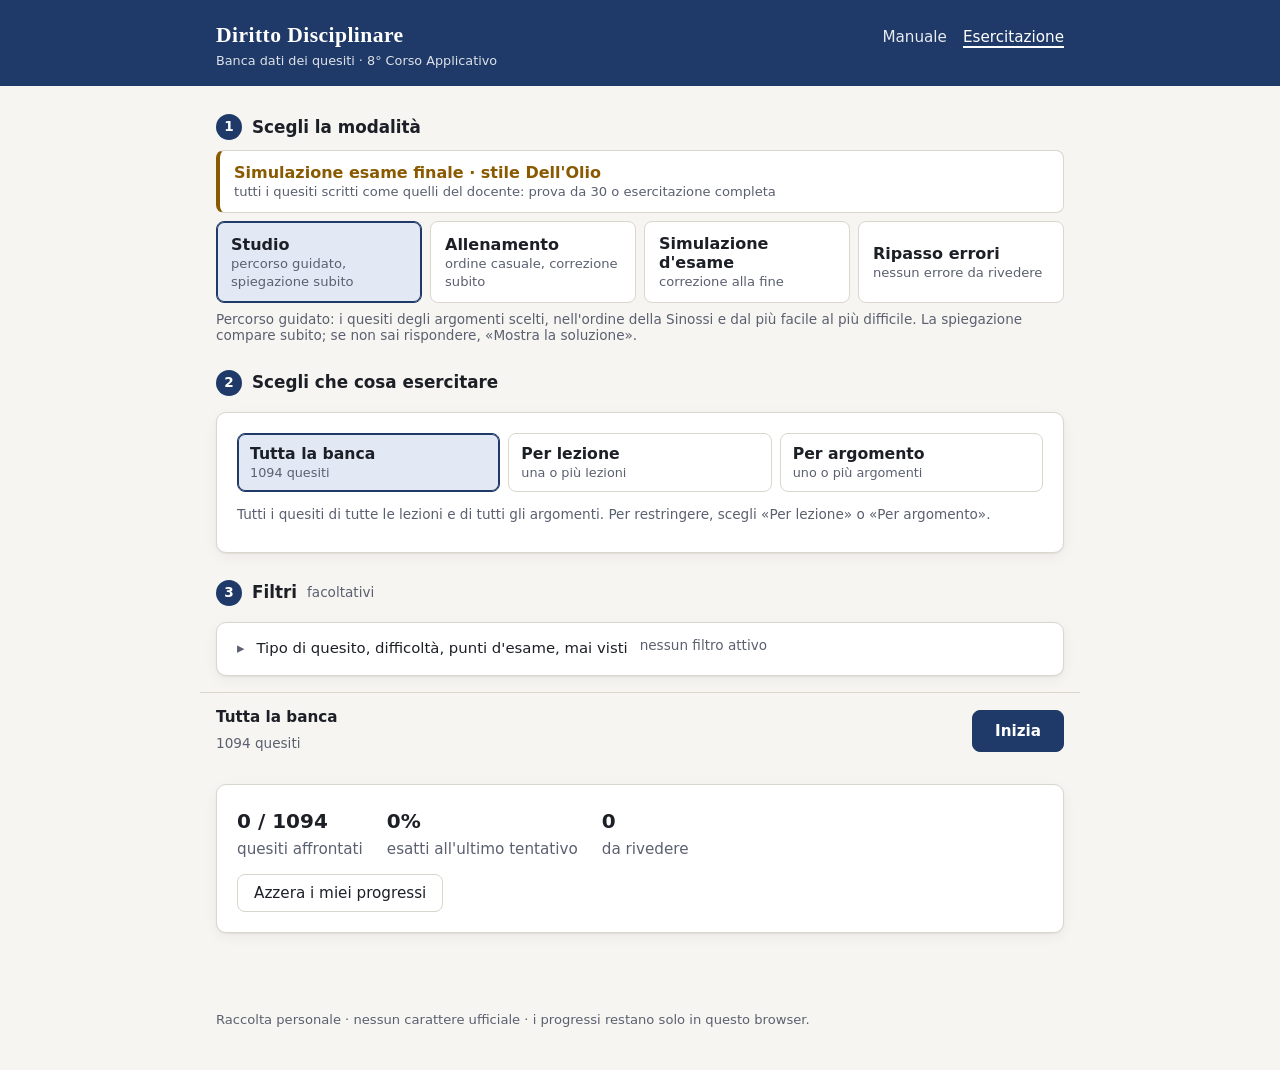
==== commit d493582c: "Simulazione esame finale stile Dell'Olio: 1094 quesiti verificati, 307 di livello d'esame (test del " ====
--- a/esercitazione.html
+++ b/esercitazione.html
@@ -6,7 +6,7 @@
 <meta name="robots" content="noindex, nofollow">
 <title>Diritto Disciplinare – Esercitazione</title>
 <meta name="description" content="Esercitazione sui quesiti a risposta multipla di Diritto Disciplinare militare.">
-<link rel="stylesheet" href="style.css?v=2">
+<link rel="stylesheet" href="style.css?v=3">
 </head>
 <body>
 <header class="testata">
@@ -20,6 +20,8 @@
 <section id="impostazioni">
   <h2 class="passo ui"><span class="num">1</span> Scegli la modalità</h2>
   <div class="tabs ui" role="group" aria-label="Modalità">
+    <button class="tab esame" data-modo="esame"><b>Simulazione esame finale · stile Dell'Olio</b><span>tutti i
+      quesiti scritti come quelli del docente: prova da 30 o esercitazione completa</span></button>
     <button class="tab" data-modo="studio"><b>Studio</b><span>percorso guidato, spiegazione subito</span></button>
     <button class="tab" data-modo="allenamento"><b>Allenamento</b><span>ordine casuale, correzione subito</span></button>
     <button class="tab" data-modo="simulazione"><b>Simulazione d'esame</b><span>correzione alla fine</span></button>
@@ -55,14 +57,15 @@
     </div>
   </div>
 
-  <h2 class="passo ui"><span class="num">3</span> Filtri <span class="facoltativo">facoltativi</span></h2>
+  <h2 class="passo ui" id="passo-filtri"><span class="num">3</span> Filtri <span class="facoltativo">facoltativi</span></h2>
   <details class="card filtri" id="box-filtri">
     <summary class="ui"><span>Tipo di quesito, difficoltà, punti d'esame, mai visti</span>
       <span id="filtri-attivi" class="piccolo"></span></summary>
     <div class="scelte">
       <label>Tipo <select id="tipo"><option value="">tutti</option></select></label>
       <label>Difficoltà <select id="difficolta"><option value="">tutte</option><option value="1">1 – base</option>
-        <option value="2">2 – media</option><option value="3">3 – alta</option></select></label>
+        <option value="2">2 – media</option><option value="3">3 – alta</option>
+        <option value="4">4 – esame (stile Dell'Olio)</option></select></label>
       <label><input type="checkbox" id="solo-test"> solo punti d'esame</label>
       <label><input type="checkbox" id="solo-aula"> solo domande poste in aula</label>
       <label><input type="checkbox" id="mai-visti"> solo quesiti mai visti</label>
@@ -72,9 +75,15 @@
 
   <div class="card" id="opzioni-simulazione">
     <div class="scelte">
-      <label>Numero di quesiti <input type="number" id="n-quesiti" min="5" max="200" value="30" style="width:5em"></label>
-      <label>Tempo <select id="tempo"><option value="0">nessun limite</option><option value="30">30 minuti</option>
+      <label id="riga-quanti-esame">Quesiti <select id="quanti-esame">
+        <option value="30">30, come all'esame</option><option value="tutti">tutti</option></select></label>
+      <label id="riga-correzione-esame">Correzione <select id="correzione-esame">
+        <option value="fine">alla consegna, come all'esame</option>
+        <option value="subito">dopo ogni risposta, con la spiegazione</option></select></label>
+      <label id="riga-n-quesiti">Numero di quesiti <input type="number" id="n-quesiti" min="5" max="200" value="30" style="width:5em"></label>
+      <label id="riga-tempo">Tempo <select id="tempo"><option value="0">nessun limite</option><option value="30">30 minuti</option>
         <option value="45">45 minuti</option><option value="60">60 minuti</option></select></label>
+      <label id="riga-mai-visti-esame"><input type="checkbox" id="esame-mai-visti"> solo quelli che non ho ancora fatto</label>
     </div>
   </div>
 
@@ -119,6 +128,6 @@
 <noscript><p class="avviso">Per esercitarsi serve JavaScript.</p></noscript>
 </main>
 <footer>Raccolta personale · nessun carattere ufficiale · i progressi restano solo in questo browser.</footer>
-<script src="app.js?v=2"></script>
+<script src="app.js?v=3"></script>
 </body>
 </html>
--- a/style.css
+++ b/style.css
@@ -95,6 +95,9 @@
 .tab b { display: block; font-size: 1rem; }
 .tab span { font-size: .82rem; color: var(--muted); }
 .tab[aria-pressed="true"] { border-color: var(--accent); background: var(--accent-soft); box-shadow: inset 0 0 0 1px var(--accent); }
+.tab.esame { flex-basis: 100%; border-left: 4px solid var(--warn); }
+.tab.esame b { color: var(--warn); }
+.pill.esame { background: var(--accent-soft); color: var(--accent); }
 fieldset { border: 1px solid var(--border); border-radius: 8px; margin: 12px 0; padding: 10px 14px; }
 legend { font: 600 .88rem system-ui, sans-serif; color: var(--muted); padding: 0 4px; }
 label { font: .93rem system-ui, sans-serif; }
@@ -200,6 +203,7 @@
   .card { padding: 16px; }
   .testata nav a { margin-left: 12px; }
   .tab { flex-basis: calc(50% - 4px); padding: 10px 12px; }
+  .tab.esame { flex-basis: 100%; }
   .domanda { font-size: 1.05rem; }
   .opzione { padding: 12px; min-height: 48px; }
   /* sul telefono i comandi della prova restano a portata di pollice */
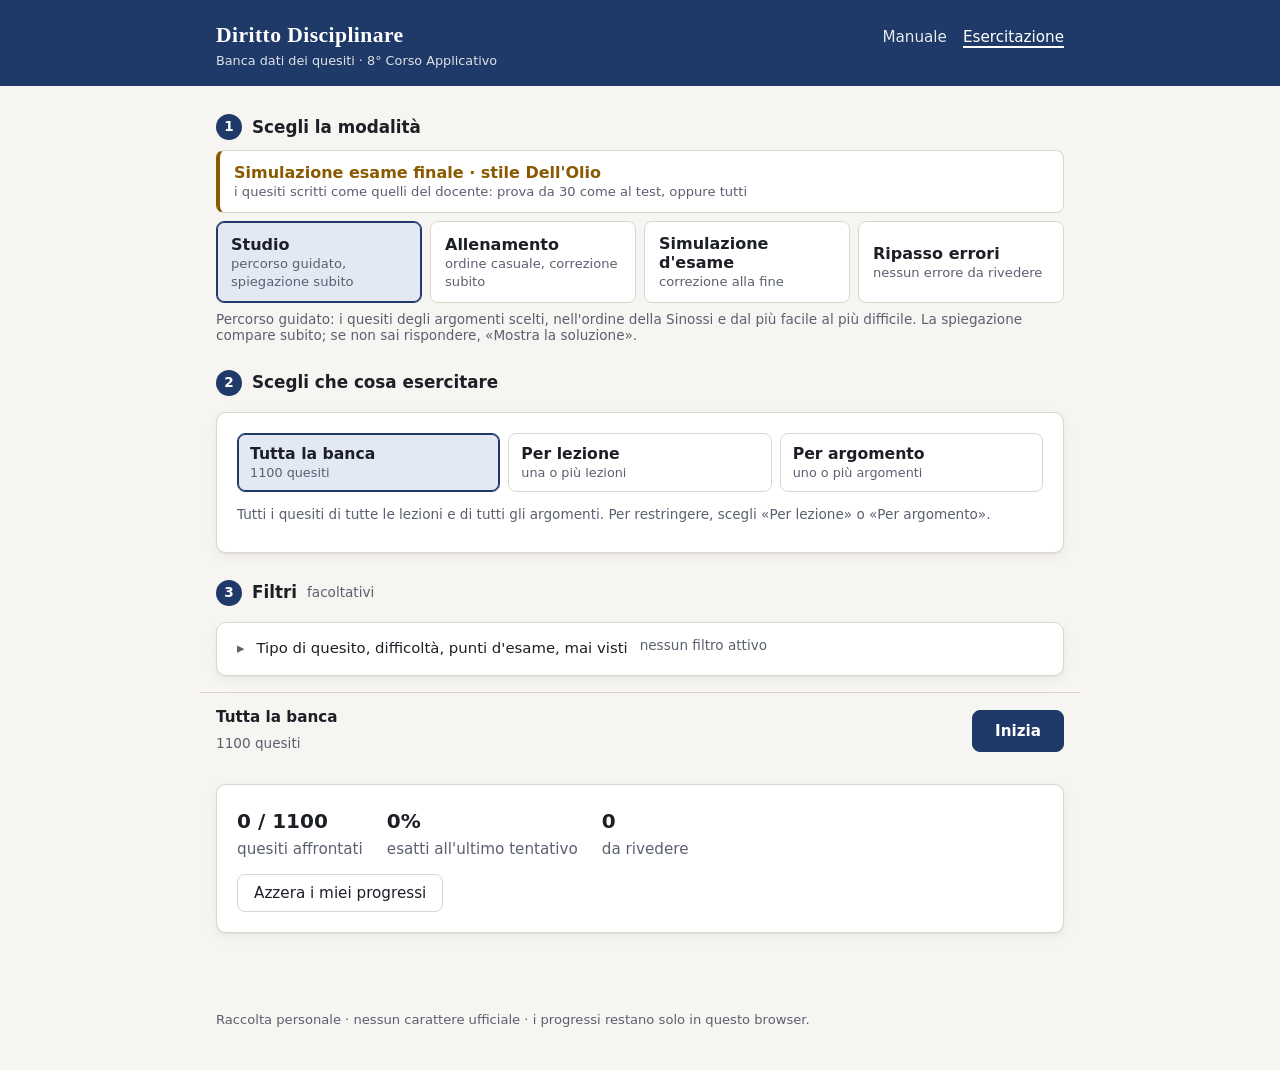
==== commit ffc210b3: "Esame Dell'Olio: scelta a schede (prova d'esame, tutti, solo nuovi); quesiti per le domande in aula " ====
--- a/esercitazione.html
+++ b/esercitazione.html
@@ -6,7 +6,7 @@
 <meta name="robots" content="noindex, nofollow">
 <title>Diritto Disciplinare – Esercitazione</title>
 <meta name="description" content="Esercitazione sui quesiti a risposta multipla di Diritto Disciplinare militare.">
-<link rel="stylesheet" href="style.css?v=3">
+<link rel="stylesheet" href="style.css?v=4">
 </head>
 <body>
 <header class="testata">
@@ -20,8 +20,8 @@
 <section id="impostazioni">
   <h2 class="passo ui"><span class="num">1</span> Scegli la modalità</h2>
   <div class="tabs ui" role="group" aria-label="Modalità">
-    <button class="tab esame" data-modo="esame"><b>Simulazione esame finale · stile Dell'Olio</b><span>tutti i
-      quesiti scritti come quelli del docente: prova da 30 o esercitazione completa</span></button>
+    <button class="tab esame" data-modo="esame"><b>Simulazione esame finale · stile Dell'Olio</b><span>i quesiti
+      scritti come quelli del docente: prova da 30 come al test, oppure tutti</span></button>
     <button class="tab" data-modo="studio"><b>Studio</b><span>percorso guidato, spiegazione subito</span></button>
     <button class="tab" data-modo="allenamento"><b>Allenamento</b><span>ordine casuale, correzione subito</span></button>
     <button class="tab" data-modo="simulazione"><b>Simulazione d'esame</b><span>correzione alla fine</span></button>
@@ -29,7 +29,25 @@
   </div>
   <p id="descrizione-modo" class="piccolo"></p>
 
-  <h2 class="passo ui"><span class="num">2</span> Scegli che cosa esercitare</h2>
+  <div id="passo-esame" class="nascosto">
+    <h2 class="passo ui"><span class="num">2</span> Scegli come esercitarti</h2>
+    <div class="card">
+      <div class="segmenti scelte-esame ui" role="radiogroup" aria-label="Come esercitarti">
+        <button type="button" role="radio" data-esame="prova"><b>Prova d'esame</b>
+          <span>30 quesiti a caso, correzione alla consegna: come il test finale</span><em id="n-esame-prova"></em></button>
+        <button type="button" role="radio" data-esame="tutti"><b>Tutti i quesiti</b>
+          <span>in ordine casuale, con correzione e spiegazione dopo ogni risposta</span><em id="n-esame-tutti"></em></button>
+        <button type="button" role="radio" data-esame="nuovi"><b>Solo quelli nuovi</b>
+          <span>quelli che non hai ancora fatto: riprendi da dove eri rimasto</span><em id="n-esame-nuovi"></em></button>
+      </div>
+      <div class="scelte" id="riga-tempo-esame">
+        <label>Tempo per la prova <select id="tempo-esame"><option value="0">nessun limite</option>
+          <option value="30">30 minuti</option><option value="45">45 minuti</option><option value="60">60 minuti</option></select></label>
+      </div>
+    </div>
+  </div>
+
+  <h2 class="passo ui" id="passo-ambito"><span class="num">2</span> <span id="titolo-ambito">Scegli che cosa esercitare</span></h2>
   <div class="card">
     <div class="segmenti ui" role="radiogroup" aria-label="Che cosa esercitare">
       <button type="button" role="radio" data-ambito="tutto"><b>Tutta la banca</b><span id="n-tutto">tutti i quesiti</span></button>
@@ -75,15 +93,9 @@
 
   <div class="card" id="opzioni-simulazione">
     <div class="scelte">
-      <label id="riga-quanti-esame">Quesiti <select id="quanti-esame">
-        <option value="30">30, come all'esame</option><option value="tutti">tutti</option></select></label>
-      <label id="riga-correzione-esame">Correzione <select id="correzione-esame">
-        <option value="fine">alla consegna, come all'esame</option>
-        <option value="subito">dopo ogni risposta, con la spiegazione</option></select></label>
-      <label id="riga-n-quesiti">Numero di quesiti <input type="number" id="n-quesiti" min="5" max="200" value="30" style="width:5em"></label>
-      <label id="riga-tempo">Tempo <select id="tempo"><option value="0">nessun limite</option><option value="30">30 minuti</option>
+      <label>Numero di quesiti <input type="number" id="n-quesiti" min="5" max="200" value="30" style="width:5em"></label>
+      <label>Tempo <select id="tempo"><option value="0">nessun limite</option><option value="30">30 minuti</option>
         <option value="45">45 minuti</option><option value="60">60 minuti</option></select></label>
-      <label id="riga-mai-visti-esame"><input type="checkbox" id="esame-mai-visti"> solo quelli che non ho ancora fatto</label>
     </div>
   </div>
 
@@ -128,6 +140,6 @@
 <noscript><p class="avviso">Per esercitarsi serve JavaScript.</p></noscript>
 </main>
 <footer>Raccolta personale · nessun carattere ufficiale · i progressi restano solo in questo browser.</footer>
-<script src="app.js?v=3"></script>
+<script src="app.js?v=4"></script>
 </body>
 </html>
--- a/style.css
+++ b/style.css
@@ -116,6 +116,9 @@
 .segmenti b { display: block; font-size: .98rem; }
 .segmenti span { font-size: .8rem; color: var(--muted); }
 .segmenti [aria-checked=true] { border-color: var(--accent); background: var(--accent-soft); box-shadow: inset 0 0 0 1px var(--accent); }
+.scelte-esame span { display: block; margin-top: 2px; }
+.scelte-esame em { display: block; font-style: normal; font-weight: 600; font-size: .82rem; color: var(--accent); margin-top: 6px; }
+#riga-tempo-esame { margin-top: 12px; }
 .pannello { margin-top: 14px; }
 .pannello > .piccolo:first-child { margin: 0 0 10px; }
 .lezioni { display: grid; grid-template-columns: repeat(auto-fill, minmax(230px, 1fr)); gap: 8px; }
@@ -215,6 +218,8 @@
   .segmenti { grid-template-columns: 1fr; }
   .segmenti button { display: flex; align-items: baseline; gap: 8px; }
   .segmenti b { display: inline; }
+  .scelte-esame button { display: block; }
+  .scelte-esame b { display: block; }
   details.filtri summary { padding: 12px 16px; }
   details.filtri > .scelte, details.filtri > .riga-azioni { padding-left: 16px; padding-right: 16px; }
 }
